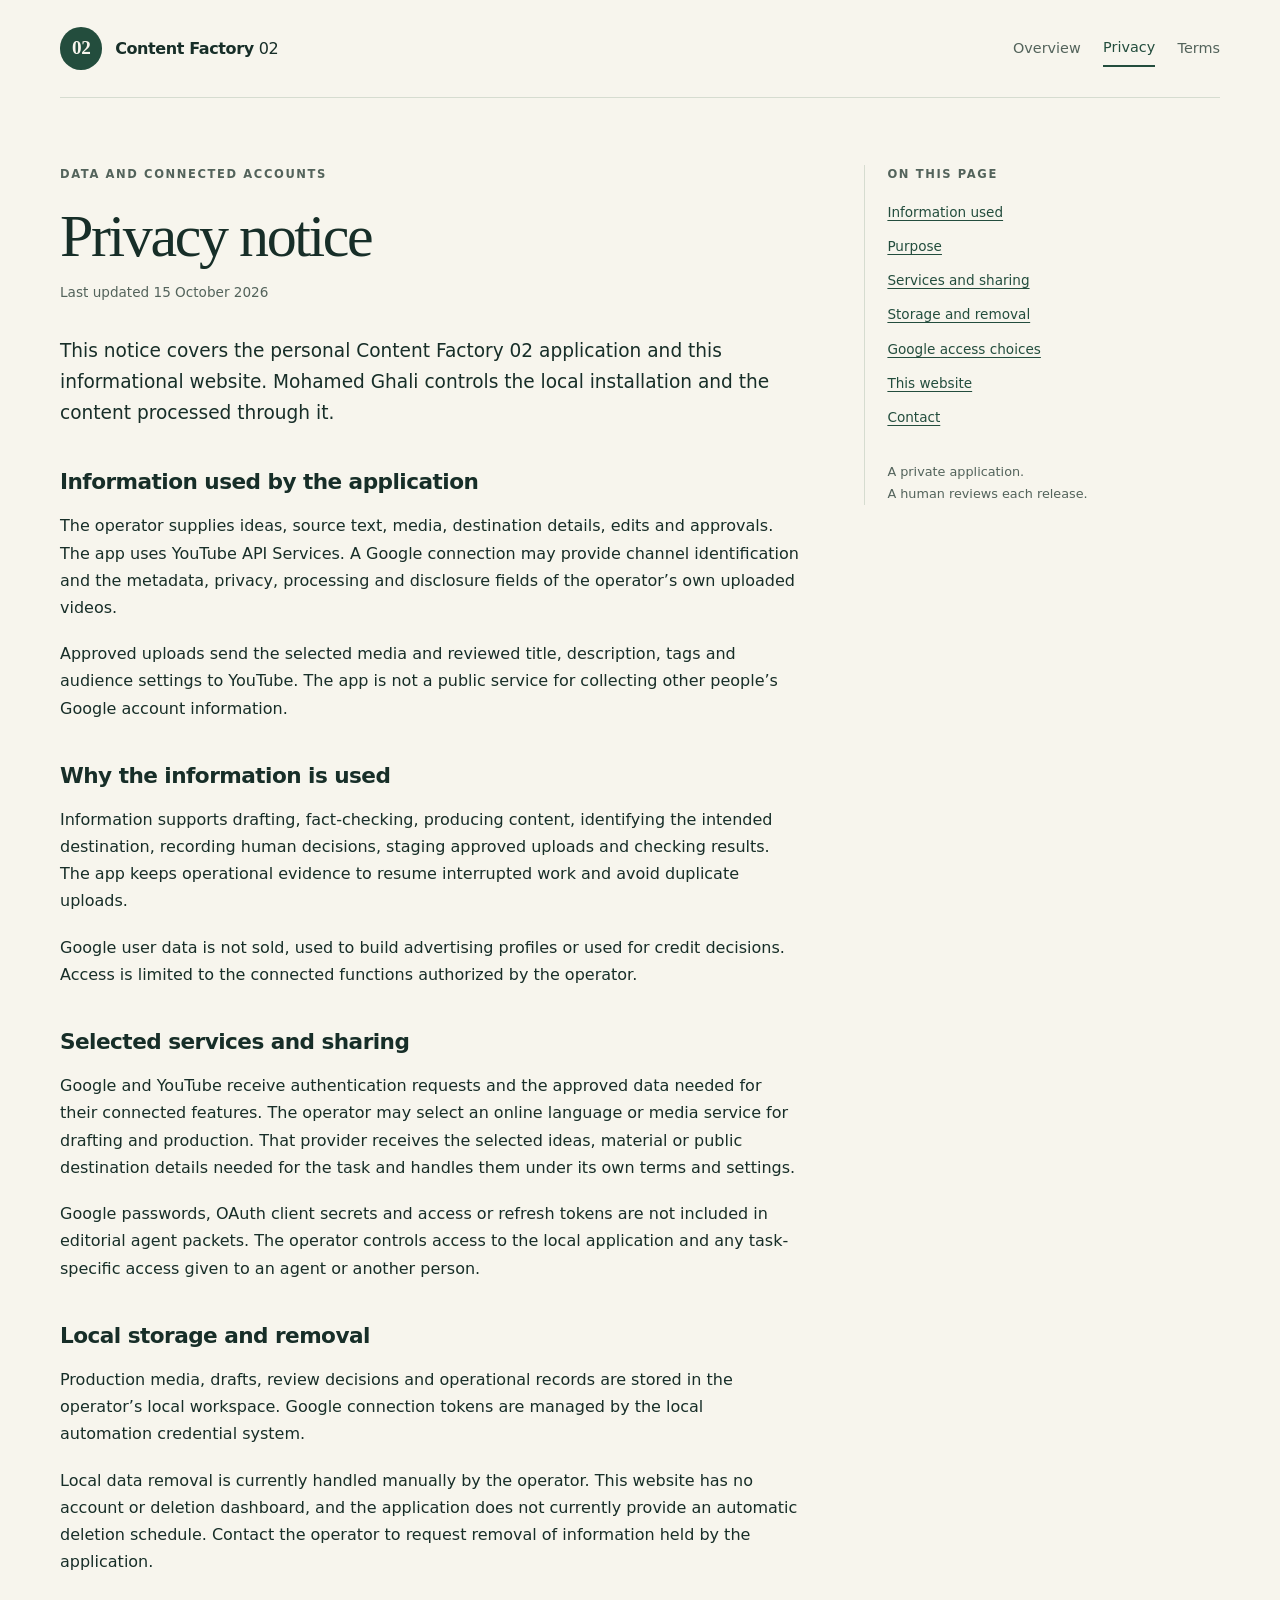
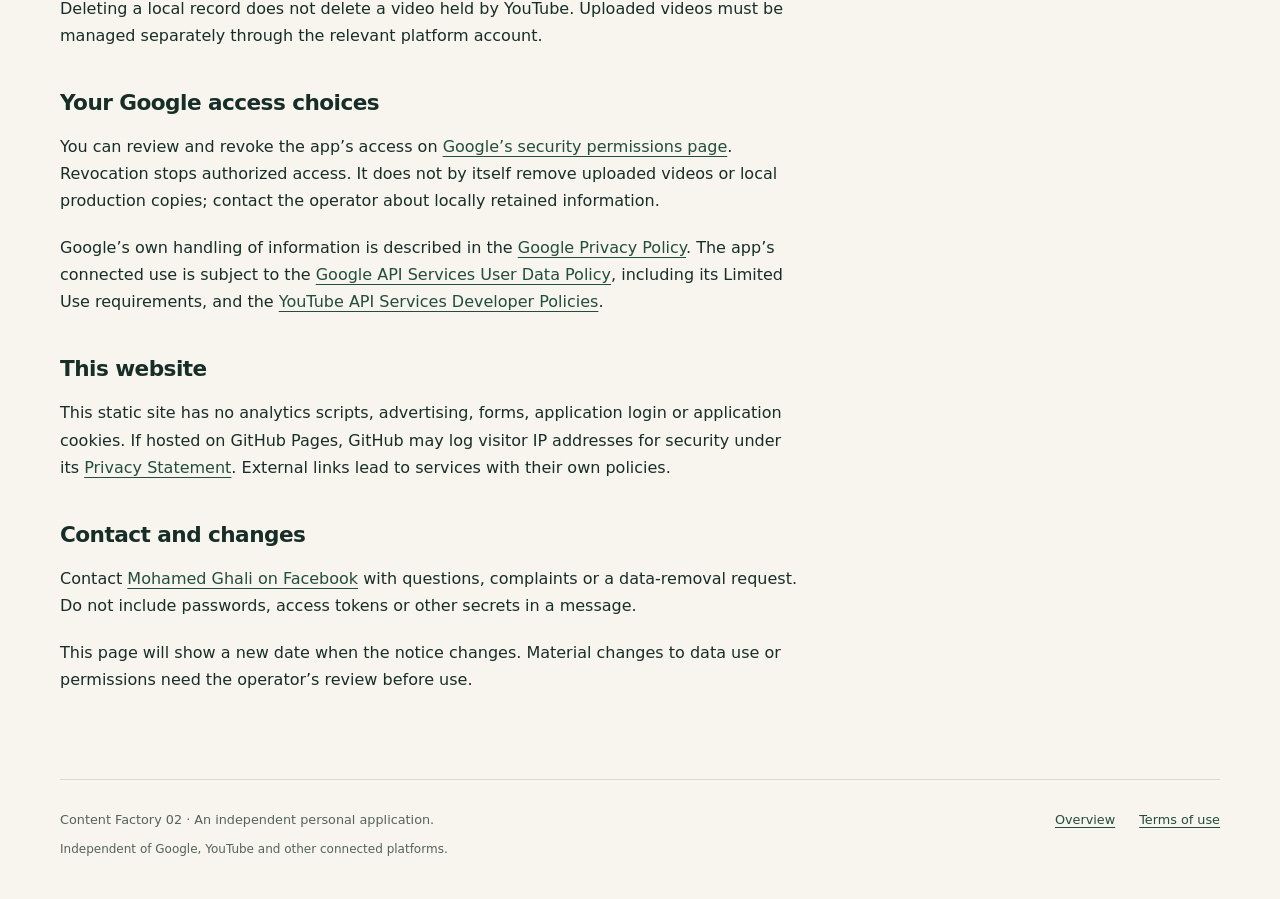
==== privacy.html @ a58852d3 "docs: add Content Factory 02 support pages" ====
<!doctype html>
<html lang="en">
<head>
  <meta charset="utf-8">
  <meta name="viewport" content="width=device-width, initial-scale=1">
  <title>Privacy notice — Content Factory 02</title>
  <meta name="description" content="How the personal Content Factory 02 application uses content, connected YouTube information and local production records.">
  <link rel="stylesheet" href="styles.css">
</head>
<body>
  <a class="skip-link" href="#main">Skip to content</a>
  <header class="site-header shell">
    <a class="brand" href="index.html"><span class="brand-mark" aria-hidden="true">02</span><span>Content Factory <strong>02</strong></span></a>
    <nav aria-label="Main navigation"><a href="index.html">Overview</a><a href="privacy.html" aria-current="page">Privacy</a><a href="terms.html">Terms</a></nav>
  </header>
  <main id="main" class="shell policy-layout">
    <article class="policy" aria-labelledby="privacy-heading">
      <p class="eyebrow">Data and connected accounts</p>
      <h1 id="privacy-heading">Privacy notice</h1>
      <p class="updated">Last updated <time datetime="2026-10-15">15 October 2026</time></p>
      <p class="lead">This notice covers the personal Content Factory 02 application and this informational website. Mohamed Ghali controls the local installation and the content processed through it.</p>
      <h2 id="information">Information used by the application</h2>
      <p>The operator supplies ideas, source text, media, destination details, edits and approvals. The app uses YouTube API Services. A Google connection may provide channel identification and the metadata, privacy, processing and disclosure fields of the operator’s own uploaded videos.</p>
      <p>Approved uploads send the selected media and reviewed title, description, tags and audience settings to YouTube. The app is not a public service for collecting other people’s Google account information.</p>
      <h2 id="purpose">Why the information is used</h2>
      <p>Information supports drafting, fact-checking, producing content, identifying the intended destination, recording human decisions, staging approved uploads and checking results. The app keeps operational evidence to resume interrupted work and avoid duplicate uploads.</p>
      <p>Google user data is not sold, used to build advertising profiles or used for credit decisions. Access is limited to the connected functions authorized by the operator.</p>
      <h2 id="sharing">Selected services and sharing</h2>
      <p>Google and YouTube receive authentication requests and the approved data needed for their connected features. The operator may select an online language or media service for drafting and production. That provider receives the selected ideas, material or public destination details needed for the task and handles them under its own terms and settings.</p>
      <p>Google passwords, OAuth client secrets and access or refresh tokens are not included in editorial agent packets. The operator controls access to the local application and any task-specific access given to an agent or another person.</p>
      <h2 id="storage">Local storage and removal</h2>
      <p>Production media, drafts, review decisions and operational records are stored in the operator’s local workspace. Google connection tokens are managed by the local automation credential system.</p>
      <p>Local data removal is currently handled manually by the operator. This website has no account or deletion dashboard, and the application does not currently provide an automatic deletion schedule. Contact the operator to request removal of information held by the application.</p>
      <p>Deleting a local record does not delete a video held by YouTube. Uploaded videos must be managed separately through the relevant platform account.</p>
      <h2 id="choices">Your Google access choices</h2>
      <p>You can review and revoke the app’s access on <a href="https://security.google.com/settings/security/permissions">Google’s security permissions page</a>. Revocation stops authorized access. It does not by itself remove uploaded videos or local production copies; contact the operator about locally retained information.</p>
      <p>Google’s own handling of information is described in the <a href="https://policies.google.com/privacy">Google Privacy Policy</a>. The app’s connected use is subject to the <a href="https://developers.google.com/terms/api-services-user-data-policy">Google API Services User Data Policy</a>, including its Limited Use requirements, and the <a href="https://developers.google.com/youtube/terms/developer-policies">YouTube API Services Developer Policies</a>.</p>
      <h2 id="website">This website</h2>
      <p>This static site has no analytics scripts, advertising, forms, application login or application cookies. If hosted on GitHub Pages, GitHub may log visitor IP addresses for security under its <a href="https://docs.github.com/en/site-policy/privacy-policies/github-general-privacy-statement">Privacy Statement</a>. External links lead to services with their own policies.</p>
      <h2 id="contact">Contact and changes</h2>
      <p>Contact <a href="https://www.facebook.com/mohamedghaliofficial">Mohamed Ghali on Facebook</a> with questions, complaints or a data-removal request. Do not include passwords, access tokens or other secrets in a message.</p>
      <p>This page will show a new date when the notice changes. Material changes to data use or permissions need the operator’s review before use.</p>
    </article>
    <aside class="policy-aside" aria-label="Privacy notice sections"><p class="eyebrow">On this page</p><nav aria-label="Privacy contents"><a href="#information">Information used</a><a href="#purpose">Purpose</a><a href="#sharing">Services and sharing</a><a href="#storage">Storage and removal</a><a href="#choices">Google access choices</a><a href="#website">This website</a><a href="#contact">Contact</a></nav><p class="aside-note">A private application.<br>A human reviews each release.</p></aside>
  </main>
  <footer class="site-footer shell"><p>Content Factory 02 · An independent personal application.</p><p><a href="index.html">Overview</a><a href="terms.html">Terms of use</a></p><p class="fine-print">Independent of Google, YouTube and other connected platforms.</p></footer>
</body>
</html>
---- styles.css ----
:root {
  color-scheme: light;
  --paper: #f7f5ed;
  --ink: #172e28;
  --muted: #53635b;
  --green: #234d3d;
  --line: #d6dcd0;
  --tint: #e9ede1;
  --accent: #a9bc82;
}
* { box-sizing: border-box; }
html { scroll-padding-top: 2rem; }
body { margin: 0; background: var(--paper); color: var(--ink); font-family: system-ui, -apple-system, "Segoe UI", sans-serif; font-size: 1rem; line-height: 1.7; }
a { color: var(--green); text-underline-offset: .22em; text-decoration-thickness: 1px; }
a:hover { text-decoration-thickness: 2px; }
a:focus-visible { outline: 3px solid var(--green); outline-offset: 5px; border-radius: 2px; }
p { margin: 0 0 1.2rem; }
h1, h2 { text-wrap: balance; }
h1 { font-family: Georgia, "Times New Roman", serif; font-size: clamp(2.7rem, 5.1vw, 4.5rem); font-weight: 400; line-height: 1.08; letter-spacing: -.04em; margin: 0 0 1.6rem; }
h2 { font-size: 1.6rem; line-height: 1.3; letter-spacing: -.025em; margin: 0 0 1rem; }
.shell { width: min(1160px, calc(100% - 4rem)); margin-inline: auto; }
.skip-link { position: absolute; top: -100px; left: 1rem; background: var(--paper); padding: .8rem 1rem; z-index: 10; }
.skip-link:focus { top: 1rem; }
.site-header { display: flex; align-items: center; justify-content: space-between; gap: 1.5rem; padding-block: 1.7rem; border-bottom: 1px solid var(--line); }
.brand { display: flex; align-items: center; gap: .8rem; color: var(--ink); text-decoration: none; font-weight: 600; letter-spacing: -.025em; white-space: nowrap; }
.brand strong { font-weight: 400; }
.brand-mark { width: 2.65rem; height: 2.65rem; background: var(--green); color: var(--paper); display: grid; place-items: center; border-radius: 50%; font-family: Georgia, serif; font-size: 1.2rem; }
.site-header nav { display: flex; gap: 1.4rem; align-items: center; }
.site-header nav a { font-size: .9rem; text-decoration: none; padding-block: .35rem; color: var(--muted); }
.site-header nav a[aria-current] { color: var(--green); border-bottom: 2px solid var(--green); }
.eyebrow { font-size: .72rem; font-weight: 650; text-transform: uppercase; letter-spacing: .14em; color: var(--muted); margin-bottom: 1.2rem; }
.hero { display: grid; grid-template-columns: 1.15fr 1fr; gap: clamp(2.5rem, 6vw, 6rem); align-items: start; padding-block: 5.6rem; }
.hero-copy > p:not(.eyebrow) { max-width: 37rem; }
.lead { font-size: 1.16rem; line-height: 1.65; }
.hero-copy > p:not(.lead):not(.eyebrow) { color: var(--muted); }
.button { display: inline-flex; align-items: center; gap: 1.5rem; background: var(--green); color: #fff; text-decoration: none; border-radius: 3px; padding: .8rem 1.1rem; margin-top: .7rem; font-size: .92rem; font-weight: 550; }
.button:hover { background: var(--ink); }
.workflow { border: 1px solid var(--line); border-radius: 5px; padding: 2rem; background: var(--tint); margin-top: .3rem; }
.workflow ol { list-style: none; padding: 0; margin: 0; }
.workflow li { display: grid; grid-template-columns: 2rem 1fr; gap: .9rem; padding-block: 1.2rem; border-bottom: 1px solid #cbd4c0; }
.workflow li:last-child { padding-bottom: 0; border: 0; }
.workflow li:first-child { padding-top: .2rem; }
.step-number { color: var(--green); font-size: .75rem; padding-top: .15rem; font-weight: 650; }
.workflow h2 { font-size: 1.04rem; margin-bottom: .35rem; letter-spacing: -.015em; }
.workflow li p { font-size: .9rem; line-height: 1.6; color: var(--muted); margin-bottom: 0; }
.connection-section { border-block: 1px solid var(--line); display: grid; grid-template-columns: 1fr 1.25fr; gap: 4rem; padding-block: 3.5rem; }
.connection-section h2, .about-section h2 { font-family: Georgia, serif; font-size: 2.25rem; font-weight: 400; line-height: 1.15; }
.connection-copy > p:last-child { margin-bottom: 0; font-size: .9rem; }
.link-separator { padding-inline: .5rem; color: var(--muted); }
.about-section { display: grid; grid-template-columns: 1.25fr 1fr; gap: 6rem; padding-block: 3.5rem; }
.contact-block { padding-left: 1.7rem; border-left: 3px solid var(--accent); }
.contact-block .eyebrow { margin-bottom: .4rem; }
.operator-name { font-size: 1.3rem; font-weight: 600; margin-bottom: .6rem; }
.contact-block p:not(.eyebrow):not(.operator-name), .contact-block a { font-size: .92rem; }
.site-footer { border-top: 1px solid var(--line); padding-block: 1.8rem 2.5rem; color: var(--muted); font-size: .8rem; display: flex; flex-wrap: wrap; justify-content: space-between; gap: .5rem 2rem; }
.site-footer p { margin: 0; }
.site-footer p:nth-child(2) { display: flex; gap: 1.5rem; }
.site-footer .fine-print { flex-basis: 100%; font-size: .75rem; }
.policy-layout { display: grid; grid-template-columns: minmax(0, 740px) minmax(175px, 1fr); gap: clamp(2rem, 5vw, 4rem); align-items: start; padding-block: 4.2rem; }
.policy h1 { font-size: clamp(2.7rem, 5vw, 3.75rem); margin-bottom: .8rem; }
.updated { color: var(--muted); font-size: .85rem; margin-bottom: 2rem; }
.policy h2 { margin-top: 2.5rem; font-size: 1.35rem; }
.policy a { overflow-wrap: anywhere; }
.policy-aside { position: sticky; top: 2rem; border-left: 1px solid var(--line); padding-left: 1.4rem; font-size: .85rem; }
.policy-aside nav { display: grid; gap: .7rem; }
.policy-aside .eyebrow { margin-bottom: 1rem; }
.aside-note { margin: 2rem 0 0; color: var(--muted); font-size: .8rem; }
@media (max-width: 850px) {
  .hero { grid-template-columns: 1fr; padding-block: 3.5rem; gap: 2.8rem; }
  .hero-copy { max-width: 42rem; }
  .workflow { margin: 0; }
  .connection-section, .about-section { gap: 2rem; }
  .policy-layout { grid-template-columns: minmax(0, 1fr); gap: 2rem; }
  .policy-aside { position: static; }
}
@media (max-width: 560px) {
  .shell { width: calc(100% - 2rem); }
  .site-header { align-items: start; flex-direction: column; gap: .9rem; padding-block: 1.2rem; }
  .site-header nav { gap: 1.5rem; }
  .hero { padding-block: 2.5rem; }
  .eyebrow { font-size: .65rem; letter-spacing: .11em; }
  .workflow { padding: 1.3rem; }
  .connection-section, .about-section { grid-template-columns: 1fr; padding-block: 2.5rem; gap: 1rem; }
  .contact-block { margin-top: .6rem; padding-left: 1.2rem; }
  .policy-layout { padding-block: 2.5rem; }
  .site-footer { flex-direction: column; gap: .6rem; }
  .site-footer .fine-print { flex-basis: auto; }
}
@media print {
  body { background: #fff; color: #000; font-size: 11pt; }
  .shell { width: 100%; }
  .site-header, .policy-aside, .skip-link { display: none; }
  .policy-layout { display: block; padding: 0; }
  .site-footer { margin-top: 2rem; }
  a { color: #000; }
}
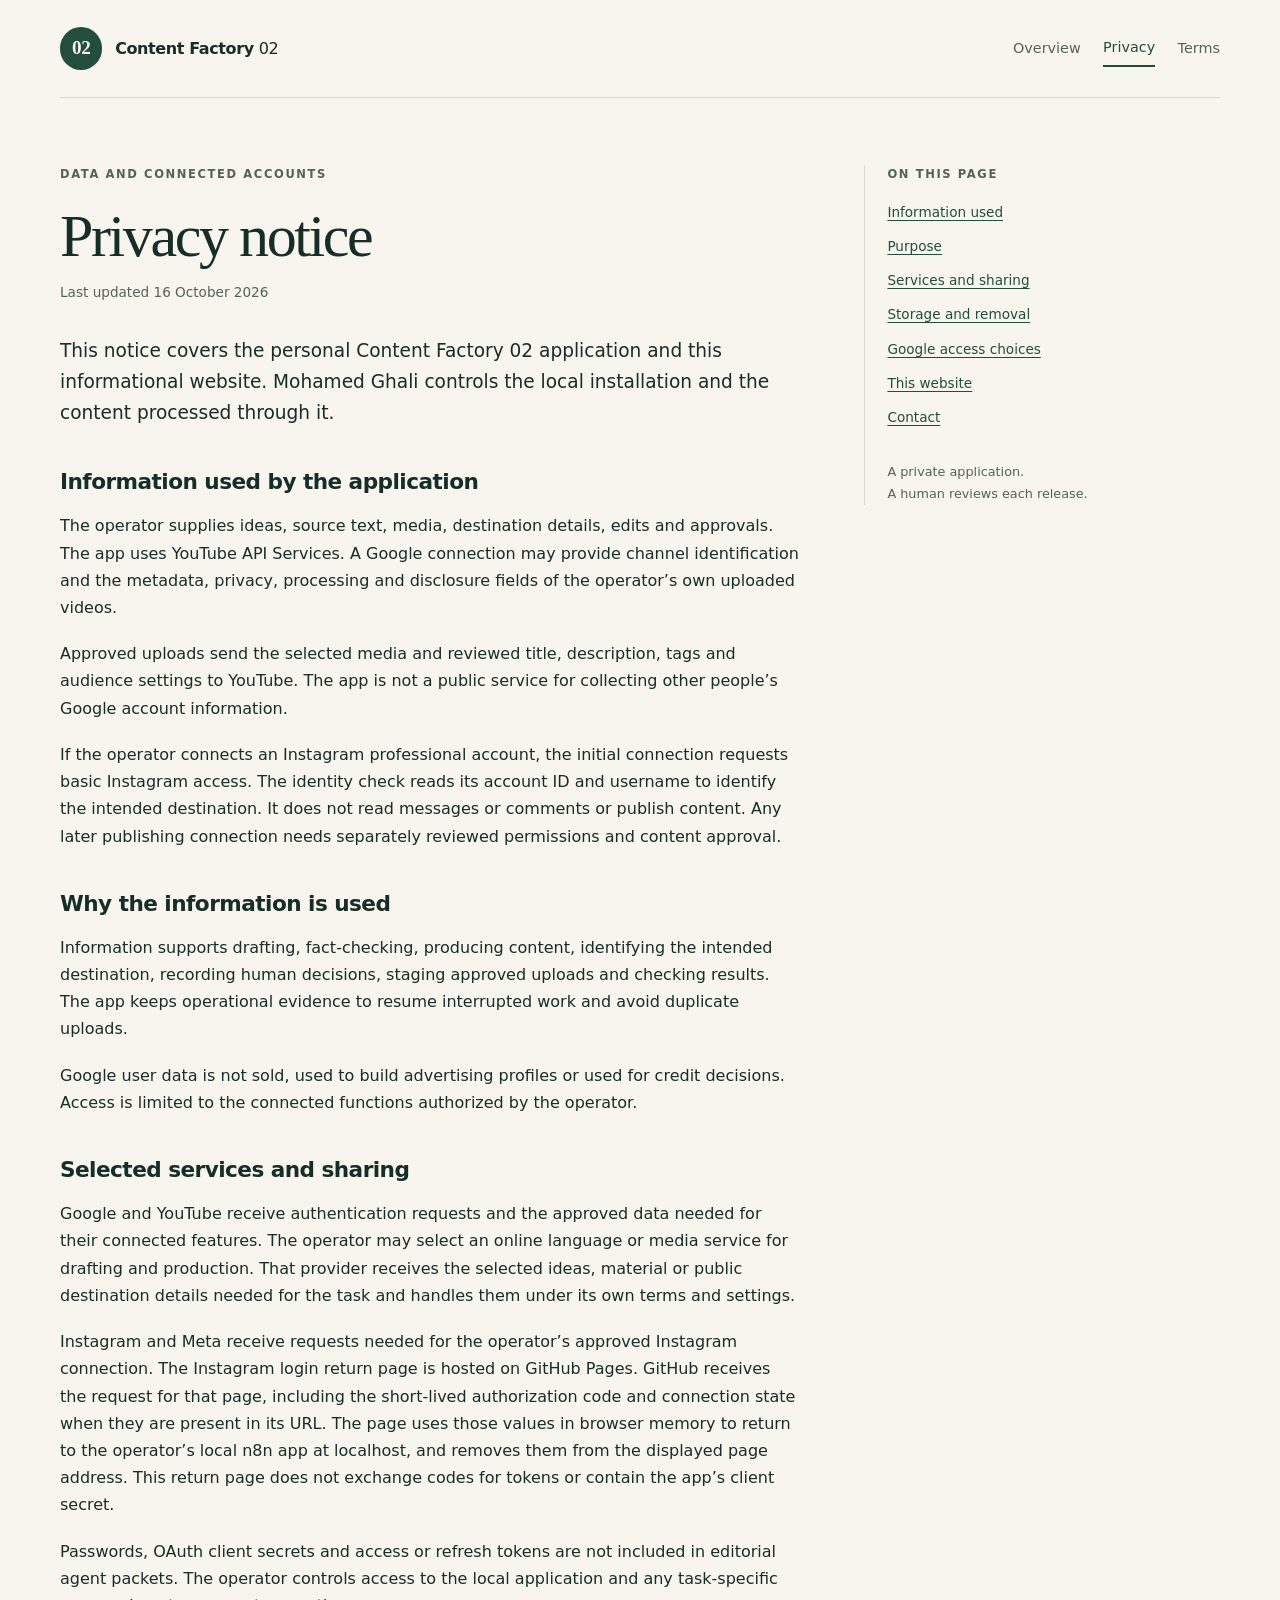
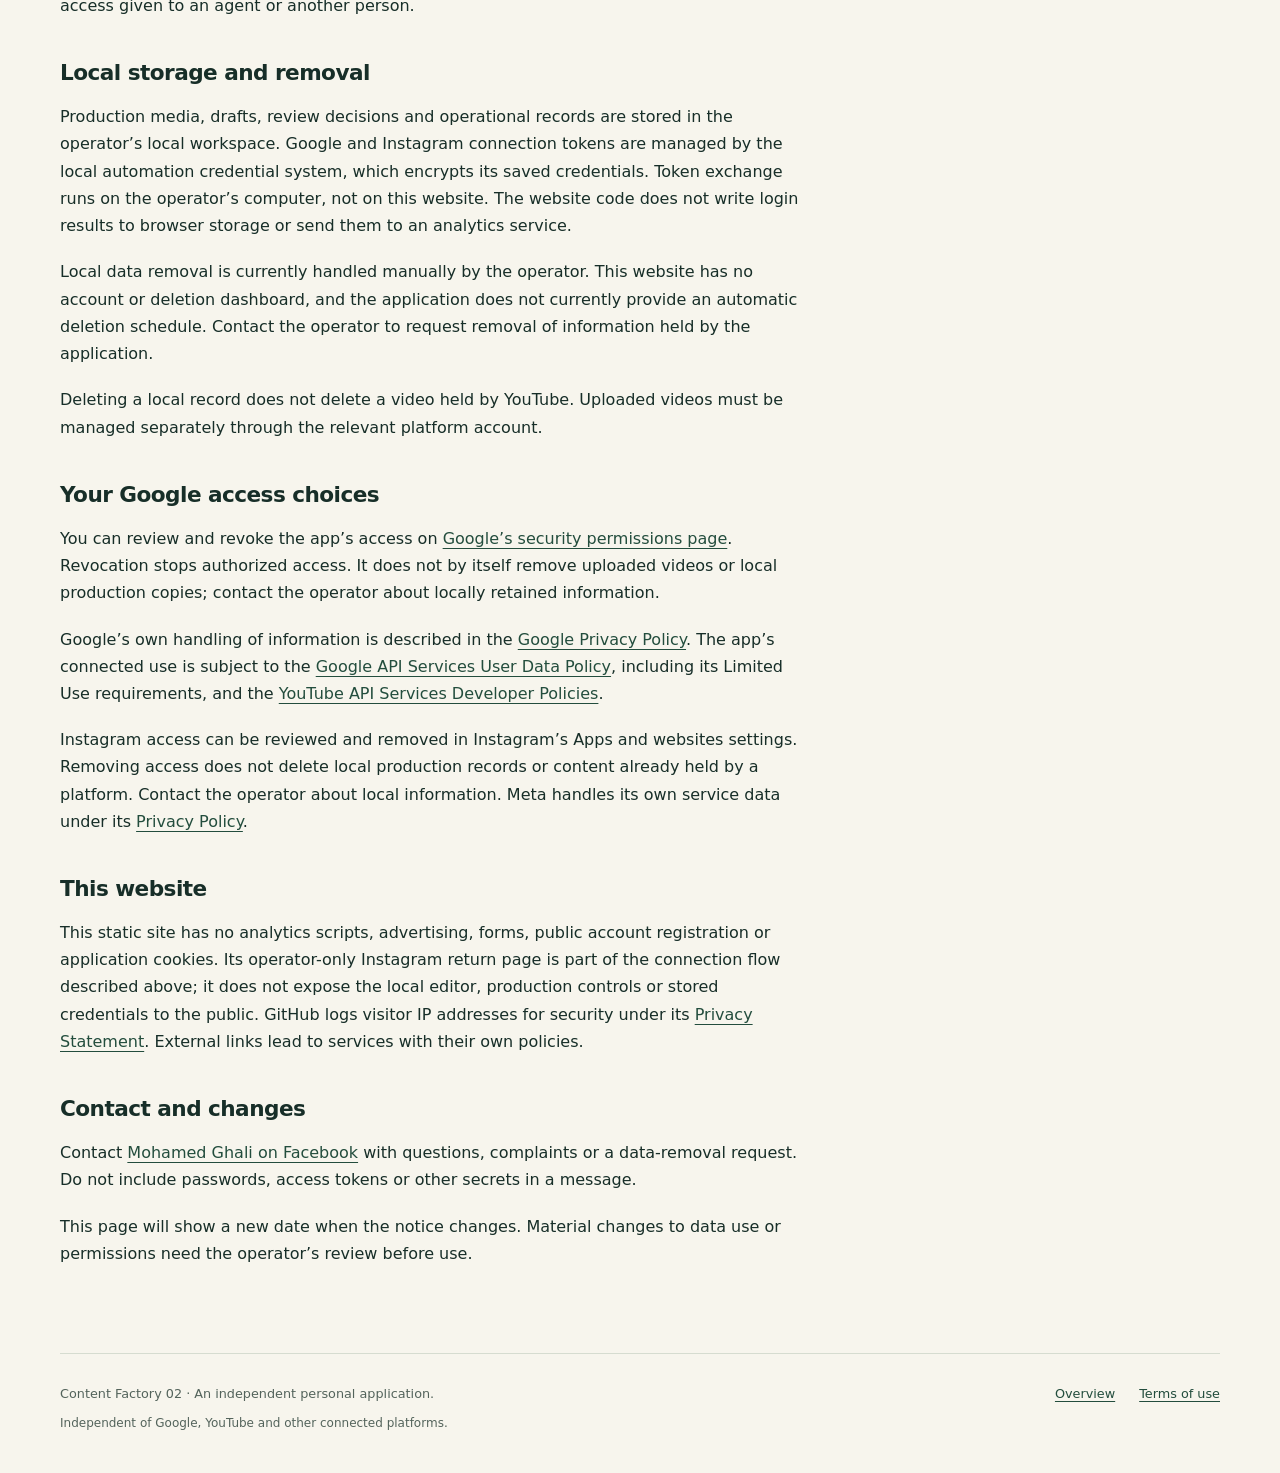
==== commit 1866e3e6: "feat: add approved Instagram login return" ====
--- a/privacy.html
+++ b/privacy.html
@@ -4,7 +4,7 @@
   <meta charset="utf-8">
   <meta name="viewport" content="width=device-width, initial-scale=1">
   <title>Privacy notice — Content Factory 02</title>
-  <meta name="description" content="How the personal Content Factory 02 application uses content, connected YouTube information and local production records.">
+  <meta name="description" content="How the personal Content Factory 02 application uses content, connected account information and local production records.">
   <link rel="stylesheet" href="styles.css">
 </head>
 <body>
@@ -17,26 +17,29 @@
     <article class="policy" aria-labelledby="privacy-heading">
       <p class="eyebrow">Data and connected accounts</p>
       <h1 id="privacy-heading">Privacy notice</h1>
-      <p class="updated">Last updated <time datetime="2026-10-15">15 October 2026</time></p>
+      <p class="updated">Last updated <time datetime="2026-10-16">16 October 2026</time></p>
       <p class="lead">This notice covers the personal Content Factory 02 application and this informational website. Mohamed Ghali controls the local installation and the content processed through it.</p>
       <h2 id="information">Information used by the application</h2>
       <p>The operator supplies ideas, source text, media, destination details, edits and approvals. The app uses YouTube API Services. A Google connection may provide channel identification and the metadata, privacy, processing and disclosure fields of the operator’s own uploaded videos.</p>
       <p>Approved uploads send the selected media and reviewed title, description, tags and audience settings to YouTube. The app is not a public service for collecting other people’s Google account information.</p>
+      <p>If the operator connects an Instagram professional account, the initial connection requests basic Instagram access. The identity check reads its account ID and username to identify the intended destination. It does not read messages or comments or publish content. Any later publishing connection needs separately reviewed permissions and content approval.</p>
       <h2 id="purpose">Why the information is used</h2>
       <p>Information supports drafting, fact-checking, producing content, identifying the intended destination, recording human decisions, staging approved uploads and checking results. The app keeps operational evidence to resume interrupted work and avoid duplicate uploads.</p>
       <p>Google user data is not sold, used to build advertising profiles or used for credit decisions. Access is limited to the connected functions authorized by the operator.</p>
       <h2 id="sharing">Selected services and sharing</h2>
       <p>Google and YouTube receive authentication requests and the approved data needed for their connected features. The operator may select an online language or media service for drafting and production. That provider receives the selected ideas, material or public destination details needed for the task and handles them under its own terms and settings.</p>
-      <p>Google passwords, OAuth client secrets and access or refresh tokens are not included in editorial agent packets. The operator controls access to the local application and any task-specific access given to an agent or another person.</p>
+      <p>Instagram and Meta receive requests needed for the operator’s approved Instagram connection. The Instagram login return page is hosted on GitHub Pages. GitHub receives the request for that page, including the short-lived authorization code and connection state when they are present in its URL. The page uses those values in browser memory to return to the operator’s local n8n app at localhost, and removes them from the displayed page address. This return page does not exchange codes for tokens or contain the app’s client secret.</p>
+      <p>Passwords, OAuth client secrets and access or refresh tokens are not included in editorial agent packets. The operator controls access to the local application and any task-specific access given to an agent or another person.</p>
       <h2 id="storage">Local storage and removal</h2>
-      <p>Production media, drafts, review decisions and operational records are stored in the operator’s local workspace. Google connection tokens are managed by the local automation credential system.</p>
+      <p>Production media, drafts, review decisions and operational records are stored in the operator’s local workspace. Google and Instagram connection tokens are managed by the local automation credential system, which encrypts its saved credentials. Token exchange runs on the operator’s computer, not on this website. The website code does not write login results to browser storage or send them to an analytics service.</p>
       <p>Local data removal is currently handled manually by the operator. This website has no account or deletion dashboard, and the application does not currently provide an automatic deletion schedule. Contact the operator to request removal of information held by the application.</p>
       <p>Deleting a local record does not delete a video held by YouTube. Uploaded videos must be managed separately through the relevant platform account.</p>
       <h2 id="choices">Your Google access choices</h2>
       <p>You can review and revoke the app’s access on <a href="https://security.google.com/settings/security/permissions">Google’s security permissions page</a>. Revocation stops authorized access. It does not by itself remove uploaded videos or local production copies; contact the operator about locally retained information.</p>
       <p>Google’s own handling of information is described in the <a href="https://policies.google.com/privacy">Google Privacy Policy</a>. The app’s connected use is subject to the <a href="https://developers.google.com/terms/api-services-user-data-policy">Google API Services User Data Policy</a>, including its Limited Use requirements, and the <a href="https://developers.google.com/youtube/terms/developer-policies">YouTube API Services Developer Policies</a>.</p>
+      <p>Instagram access can be reviewed and removed in Instagram’s Apps and websites settings. Removing access does not delete local production records or content already held by a platform. Contact the operator about local information. Meta handles its own service data under its <a href="https://www.facebook.com/privacy/policy/">Privacy Policy</a>.</p>
       <h2 id="website">This website</h2>
-      <p>This static site has no analytics scripts, advertising, forms, application login or application cookies. If hosted on GitHub Pages, GitHub may log visitor IP addresses for security under its <a href="https://docs.github.com/en/site-policy/privacy-policies/github-general-privacy-statement">Privacy Statement</a>. External links lead to services with their own policies.</p>
+      <p>This static site has no analytics scripts, advertising, forms, public account registration or application cookies. Its operator-only Instagram return page is part of the connection flow described above; it does not expose the local editor, production controls or stored credentials to the public. GitHub logs visitor IP addresses for security under its <a href="https://docs.github.com/en/site-policy/privacy-policies/github-general-privacy-statement">Privacy Statement</a>. External links lead to services with their own policies.</p>
       <h2 id="contact">Contact and changes</h2>
       <p>Contact <a href="https://www.facebook.com/mohamedghaliofficial">Mohamed Ghali on Facebook</a> with questions, complaints or a data-removal request. Do not include passwords, access tokens or other secrets in a message.</p>
       <p>This page will show a new date when the notice changes. Material changes to data use or permissions need the operator’s review before use.</p>
